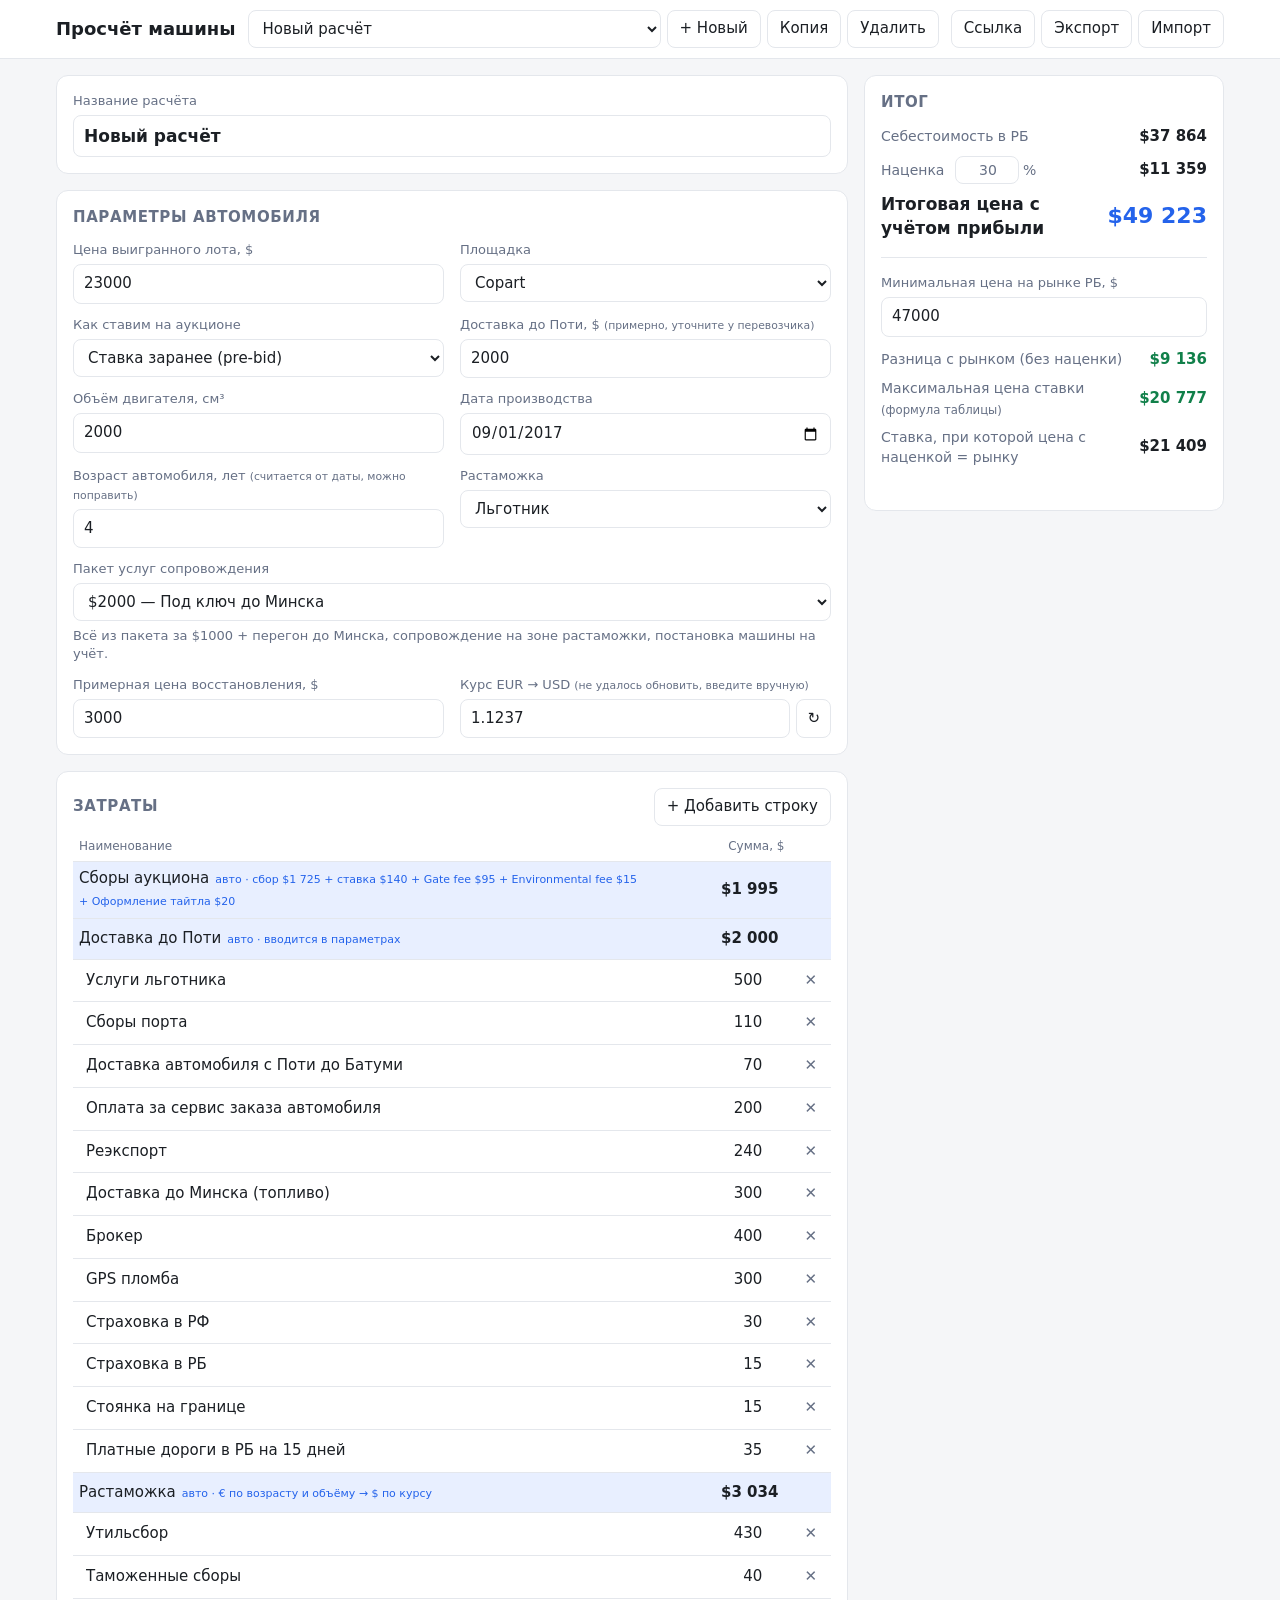
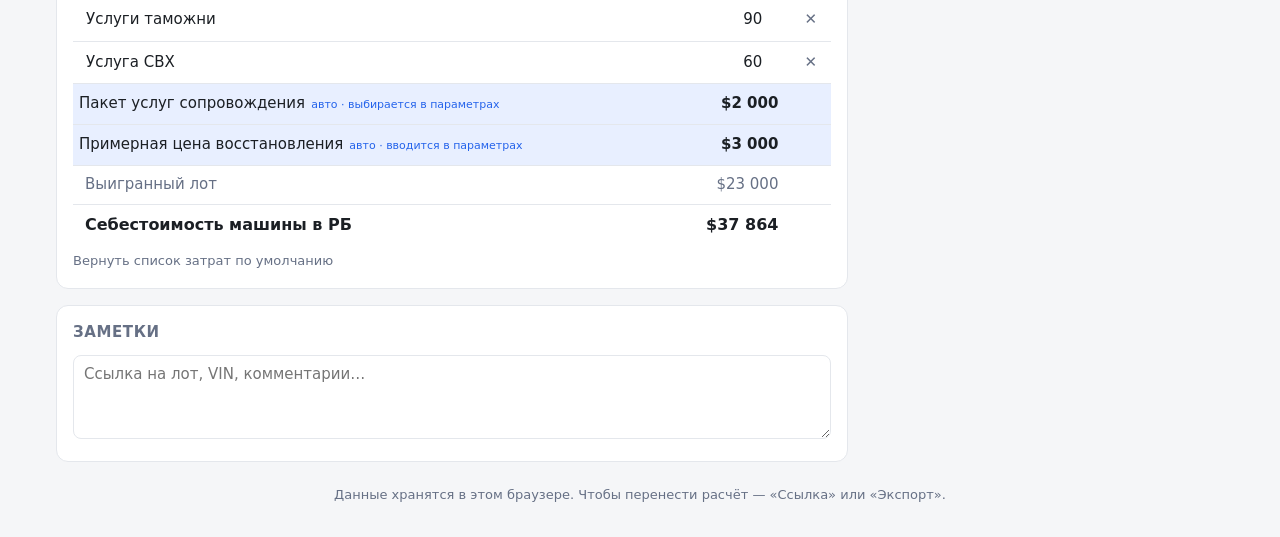
==== index.html @ 8f5367aa "Поле «Примерная цена восстановления» в параметрах, по умолчанию $3000 Co-Authored-By: Claude Opus 5." ====
<!doctype html>
<html lang="ru">
<head>
  <meta charset="utf-8">
  <meta name="viewport" content="width=device-width, initial-scale=1">
  <title>Просчёт машины</title>
  <link rel="icon" href="data:image/svg+xml,<svg xmlns='http://www.w3.org/2000/svg' viewBox='0 0 100 100'><text y='.9em' font-size='90'>🚗</text></svg>">
  <link rel="stylesheet" href="style.css?v=7">
</head>
<body>
  <header class="topbar">
    <div class="topbar-inner">
      <h1>Просчёт машины</h1>
      <div class="calc-switch">
        <select id="calcSelect" aria-label="Сохранённые расчёты"></select>
        <button id="btnNew" type="button">+ Новый</button>
        <button id="btnDup" type="button">Копия</button>
        <button id="btnDel" type="button" class="danger">Удалить</button>
      </div>
      <div class="tools">
        <button id="btnShare" type="button">Ссылка</button>
        <button id="btnExport" type="button">Экспорт</button>
        <label class="btn">Импорт<input id="fileImport" type="file" accept="application/json" hidden></label>
      </div>
    </div>
  </header>

  <main class="layout">
    <div class="col-main">
      <section class="card">
        <label class="name-field">
          <span>Название расчёта</span>
          <input data-field="name" type="text" placeholder="Например: BMW X5 2019, лот 12345678">
        </label>
      </section>

      <section class="card">
        <h2>Параметры автомобиля</h2>
        <div class="grid">
          <label><span>Цена выигранного лота, $</span>
            <input data-field="lotPrice" type="number" min="0" step="50" inputmode="decimal"></label>
          <label><span>Площадка</span>
            <select data-field="platform"><option>Copart</option><option>IAAI</option></select></label>
          <label><span>Как ставим на аукционе</span>
            <select data-field="bidType"><option value="pre">Ставка заранее (pre-bid)</option><option value="live">Ставка вживую (live)</option></select></label>
          <label><span>Доставка до Поти, $ <small>(примерно, уточните у перевозчика)</small></span>
            <input data-field="shippingPoti" type="number" min="0" step="50" inputmode="decimal" placeholder="2000"></label>
          <label><span>Объём двигателя, см³</span>
            <input data-field="engineCc" type="number" min="0" step="1" inputmode="numeric"></label>
          <label><span>Дата производства</span>
            <input data-field="prodDate" type="date"></label>
          <label><span>Возраст автомобиля, лет <small>(считается от даты, можно поправить)</small></span>
            <input data-field="age" type="number" min="0" step="1" inputmode="numeric"></label>
          <label><span>Растаможка</span>
            <select data-field="benefit"><option>Льготник</option><option>Обычный</option></select></label>
          <label class="span2"><span>Пакет услуг сопровождения</span>
            <select data-field="servicePackage" id="serviceSelect"></select>
            <small class="hint" id="serviceText"></small></label>
          <label><span>Примерная цена восстановления, $</span>
            <input data-field="repairCost" type="number" min="0" step="100" inputmode="decimal" placeholder="3000"></label>
          <label><span>Курс EUR → USD <small id="rateInfo"></small></span>
            <span class="with-btn">
              <input data-field="eurUsd" type="number" min="0" step="0.0001" inputmode="decimal">
              <button id="btnRate" type="button" title="Обновить курс">↻</button>
            </span></label>
        </div>
      </section>

      <section class="card">
        <div class="card-head">
          <h2>Затраты</h2>
          <button id="btnAddCost" type="button">+ Добавить строку</button>
        </div>
        <table class="costs">
          <thead><tr><th>Наименование</th><th class="num">Сумма, $</th><th></th></tr></thead>
          <tbody id="costRows"></tbody>
          <tfoot>
            <tr><td>Выигранный лот</td><td class="num" id="lotOut"></td><td></td></tr>
            <tr class="sum"><td>Себестоимость машины в РБ</td><td class="num" id="totalOut"></td><td></td></tr>
          </tfoot>
        </table>
        <button id="btnResetCosts" type="button" class="link">Вернуть список затрат по умолчанию</button>
      </section>

      <section class="card">
        <h2>Заметки</h2>
        <textarea data-field="notes" rows="3" placeholder="Ссылка на лот, VIN, комментарии…"></textarea>
      </section>
    </div>

    <aside class="col-side">
      <section class="card result">
        <h2>Итог</h2>
        <dl>
          <dt>Себестоимость в РБ</dt><dd id="rTotal"></dd>
          <dt class="inline-input">Наценка
            <span class="pct"><input data-field="markupPct" type="number" min="0" step="1" inputmode="decimal">%</span></dt>
          <dd id="rMarkup"></dd>
          <dt class="big">Итоговая цена с учётом прибыли</dt><dd class="big" id="rFinal"></dd>
        </dl>
        <hr>
        <label><span>Минимальная цена на рынке РБ, $</span>
          <input data-field="marketMin" type="number" min="0" step="100" inputmode="decimal"></label>
        <dl>
          <dt>Разница с рынком (без наценки)</dt><dd id="rMargin"></dd>
          <dt>Максимальная цена ставки <small>(формула таблицы)</small></dt><dd id="rMaxBid"></dd>
          <dt>Ставка, при которой цена с наценкой = рынку</dt><dd id="rBreakEven"></dd>
        </dl>
        <p class="status" id="saveStatus"></p>
      </section>
    </aside>
  </main>

  <footer class="foot">Данные хранятся в этом браузере. Чтобы перенести расчёт — «Ссылка» или «Экспорт».</footer>

  <div id="toast" class="toast" role="status" aria-live="polite"></div>
  <script type="module" src="app.js?v=7"></script>
</body>
</html>
---- style.css ----
:root {
  --bg: #f5f6f8;
  --card: #ffffff;
  --text: #1b1f24;
  --muted: #667085;
  --line: #e4e7ec;
  --accent: #2463eb;
  --accent-soft: #e8efff;
  --good: #11804a;
  --bad: #c4321c;
  --input: #ffffff;
  --radius: 12px;
}
@media (prefers-color-scheme: dark) {
  :root {
    --bg: #111418;
    --card: #1a1e24;
    --text: #e8eaed;
    --muted: #98a2b3;
    --line: #2c323b;
    --accent: #6b9bff;
    --accent-soft: #1f2b45;
    --good: #4cc88a;
    --bad: #ff7a66;
    --input: #13171c;
  }
}

* { box-sizing: border-box; }
body {
  margin: 0;
  background: var(--bg);
  color: var(--text);
  font: 15px/1.45 system-ui, -apple-system, "Segoe UI", Roboto, sans-serif;
}
h1 { font-size: 18px; margin: 0; white-space: nowrap; }
h2 { font-size: 15px; margin: 0 0 12px; text-transform: uppercase; letter-spacing: .04em; color: var(--muted); }
small { color: var(--muted); font-weight: 400; }

input, select, textarea, button, .btn {
  font: inherit;
  color: inherit;
}
input, select, textarea {
  width: 100%;
  padding: 8px 10px;
  border: 1px solid var(--line);
  border-radius: 8px;
  background: var(--input);
  min-width: 0;
}
input:focus, select:focus, textarea:focus { outline: 2px solid var(--accent); outline-offset: -1px; border-color: transparent; }
input[type=number] { font-variant-numeric: tabular-nums; }
textarea { resize: vertical; }

button, .btn {
  padding: 7px 12px;
  border: 1px solid var(--line);
  border-radius: 8px;
  background: var(--card);
  cursor: pointer;
  white-space: nowrap;
  display: inline-flex;
  align-items: center;
}
button:hover, .btn:hover { border-color: var(--accent); color: var(--accent); }
button.danger:hover { border-color: var(--bad); color: var(--bad); }
button.link { border: 0; background: none; color: var(--muted); padding: 8px 0 0; font-size: 13px; }
button.link:hover { color: var(--accent); }
button.icon { border: 0; background: none; color: var(--muted); padding: 4px 8px; }
button.icon:hover { color: var(--bad); }

.topbar { background: var(--card); border-bottom: 1px solid var(--line); position: sticky; top: 0; z-index: 5; }
.topbar-inner {
  max-width: 1200px; margin: 0 auto; padding: 10px 16px;
  display: flex; gap: 12px; align-items: center; flex-wrap: wrap;
}
.calc-switch { display: flex; gap: 6px; flex: 1; min-width: 260px; }
.calc-switch select { flex: 1; }
.tools { display: flex; gap: 6px; }

.layout {
  max-width: 1200px; margin: 0 auto; padding: 16px;
  display: grid; grid-template-columns: minmax(0, 1fr) 360px; gap: 16px;
  align-items: start;
}
.col-main { display: grid; gap: 16px; }
.col-side { position: sticky; top: 72px; }
.col-full { grid-column: 1 / -1; }

.card { background: var(--card); border: 1px solid var(--line); border-radius: var(--radius); padding: 16px; }
.card-head { display: flex; justify-content: space-between; align-items: center; margin-bottom: 12px; gap: 8px; }
.card-head h2 { margin: 0; }

label > span:first-child { display: block; font-size: 13px; color: var(--muted); margin-bottom: 4px; }
.name-field input { font-size: 17px; font-weight: 600; }
.grid { display: grid; grid-template-columns: repeat(2, minmax(0, 1fr)); gap: 12px 16px; }
.with-btn { display: flex; gap: 6px; }
.span2 { grid-column: 1 / -1; }
.hint { display: block; margin-top: 6px; font-size: 13px; line-height: 1.4; }
.with-btn button { padding: 7px 10px; }

table { width: 100%; border-collapse: collapse; }
th { text-align: left; font-size: 12px; color: var(--muted); font-weight: 500; padding: 0 6px 6px; }
td { padding: 3px 6px; border-top: 1px solid var(--line); }
.num { text-align: right; width: 140px; font-variant-numeric: tabular-nums; }
td input { border-color: transparent; background: transparent; padding: 6px 6px; }
td input:hover { border-color: var(--line); }
td.num input { text-align: right; }
tr.auto td { background: var(--accent-soft); }
tr.auto .lbl { padding: 6px; font-weight: 500; }
.badge { font-size: 11px; color: var(--accent); margin-left: 6px; font-weight: 500; }
.auto-val { padding: 6px; display: block; font-weight: 600; }
tfoot td { padding: 8px 12px; color: var(--muted); }
tfoot td.num { padding-right: 12px; }
tfoot tr.sum td { color: var(--text); font-weight: 700; font-size: 16px; }
td:last-child { width: 36px; text-align: center; }

.result dl { display: grid; grid-template-columns: 1fr auto; gap: 8px 12px; margin: 0; align-items: center; }
.result dt { color: var(--muted); font-size: 14px; }
.result dd { margin: 0; text-align: right; font-weight: 600; font-variant-numeric: tabular-nums; }
.result .big { font-size: 17px; color: var(--text); font-weight: 700; }
.result dd.big { font-size: 22px; color: var(--accent); }
.result hr { border: 0; border-top: 1px solid var(--line); margin: 16px 0; }
.result label { display: block; margin-bottom: 12px; }
.pct { display: inline-flex; align-items: center; gap: 4px; margin-left: 6px; }
.pct input { width: 64px; padding: 3px 6px; text-align: right; }
.pos { color: var(--good) !important; }
.neg { color: var(--bad) !important; }
.status { font-size: 12px; color: var(--muted); margin: 14px 0 0; min-height: 1em; }

.foot { text-align: center; color: var(--muted); font-size: 13px; padding: 8px 16px 32px; }

.toast {
  position: fixed; left: 50%; bottom: 24px; transform: translateX(-50%) translateY(20px);
  background: var(--text); color: var(--bg); padding: 10px 16px; border-radius: 8px;
  opacity: 0; pointer-events: none; transition: .2s; max-width: calc(100% - 32px);
}
.toast.show { opacity: 1; transform: translateX(-50%); }

@media (max-width: 860px) {
  .layout { grid-template-columns: minmax(0, 1fr); }
  .col-side { position: static; order: -1; }
  .col-main { order: 0; }
}
@media (max-width: 560px) {
  .grid { grid-template-columns: minmax(0, 1fr); }
  .num { width: 110px; }
  h1 { font-size: 16px; }
  .calc-switch { min-width: 100%; }
}
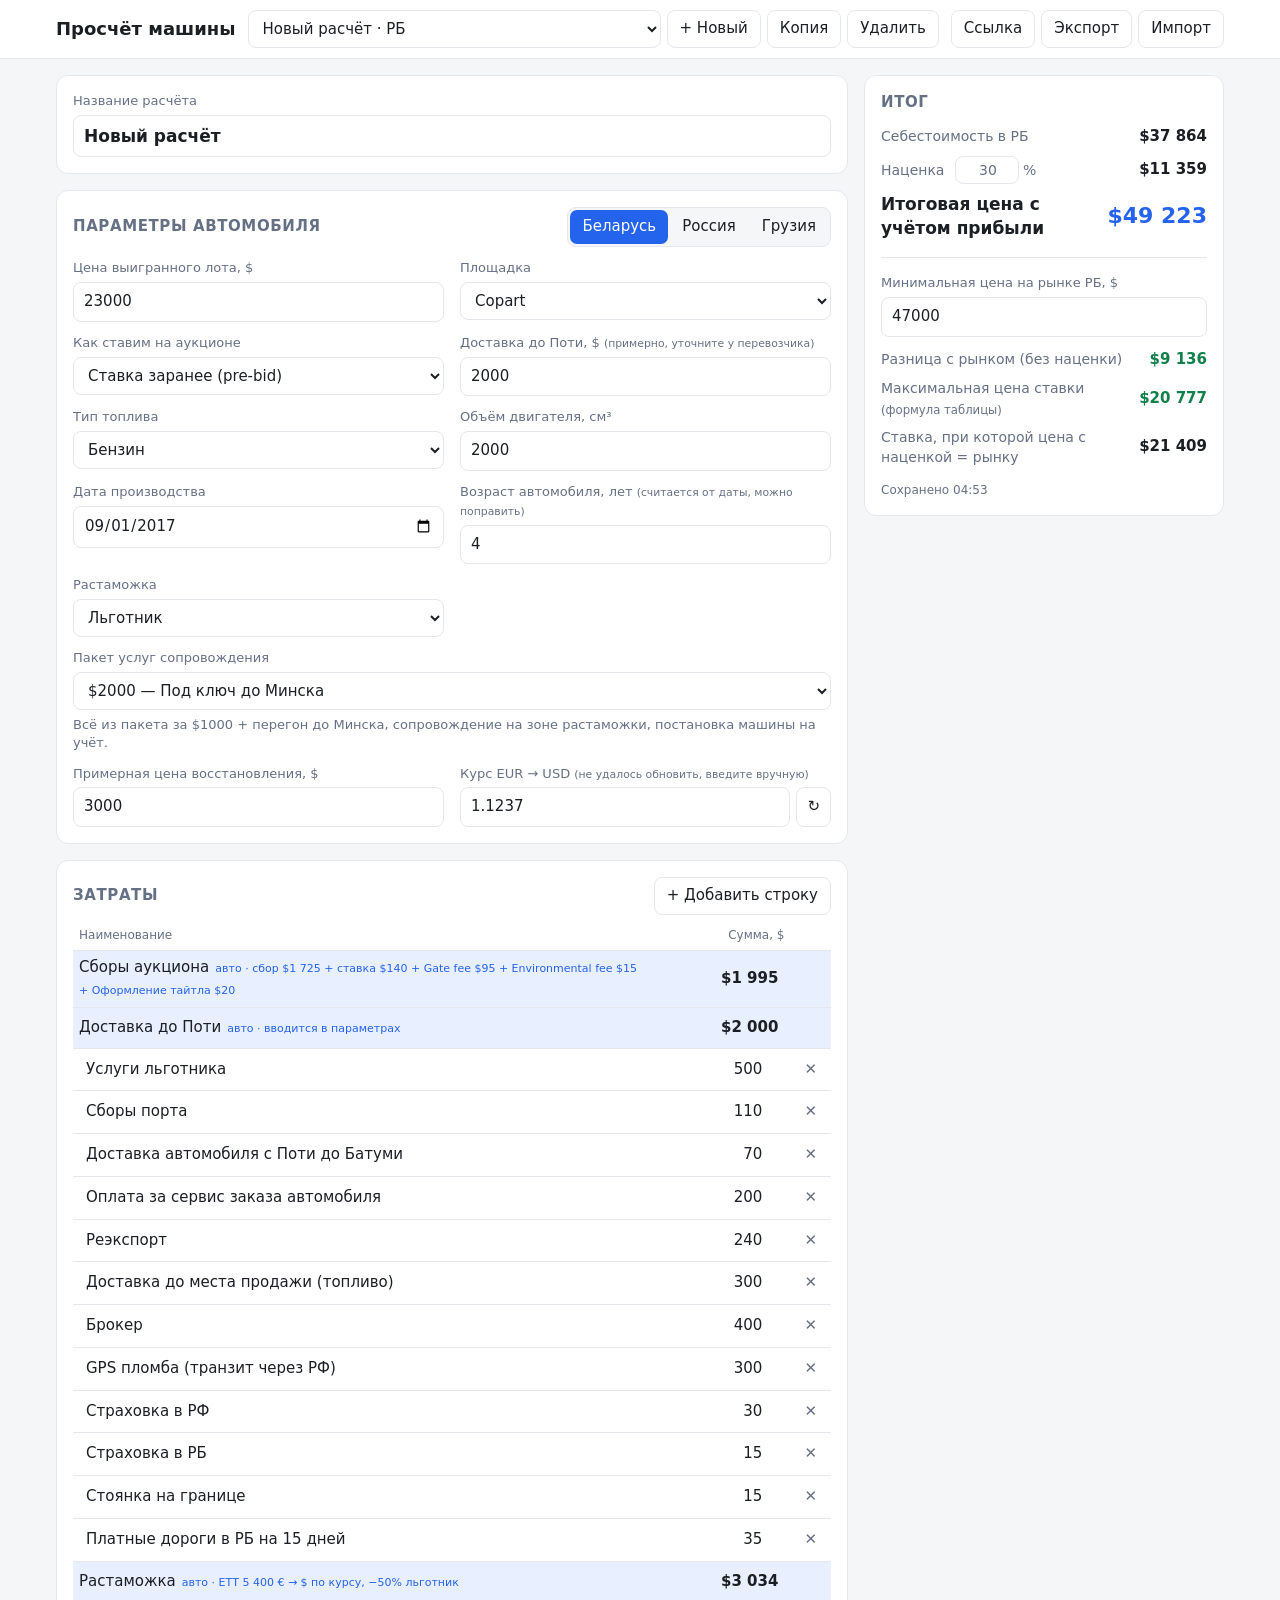
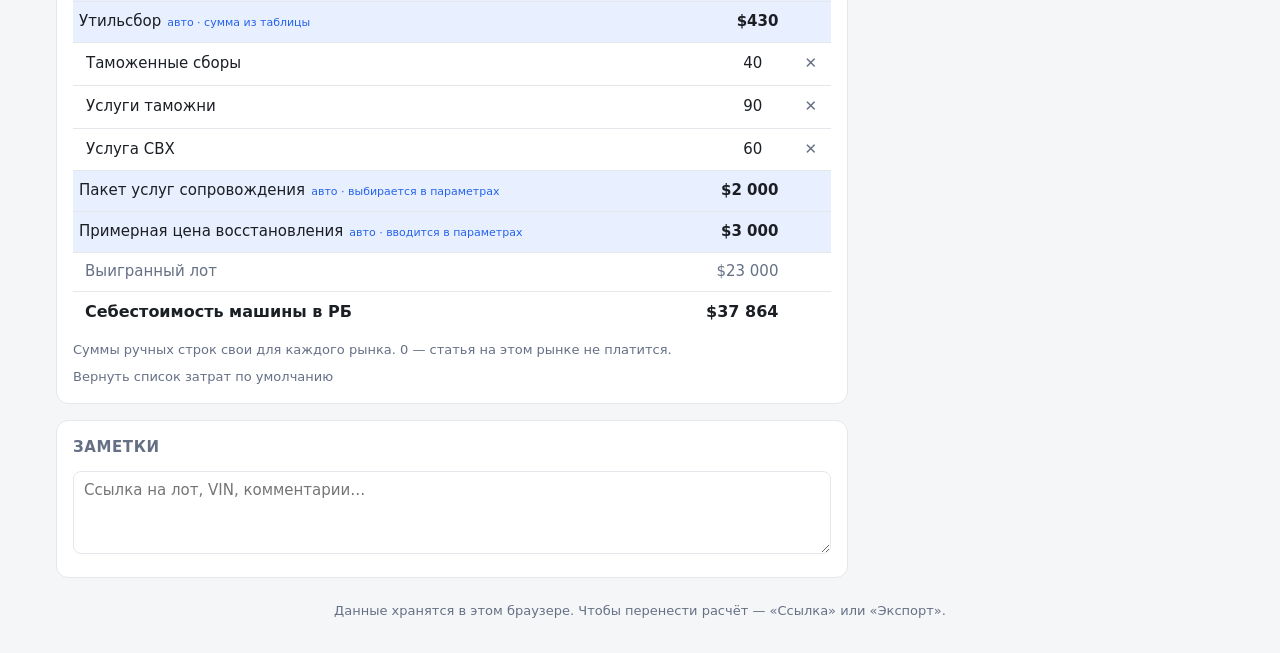
==== commit 89a18ad3: "Рынки РБ/РФ/Грузия, тип топлива, мощность, утильсбор РФ Co-Authored-By: Claude Opus 5.5 <noreply@ant" ====
--- a/index.html
+++ b/index.html
@@ -5,7 +5,7 @@
   <meta name="viewport" content="width=device-width, initial-scale=1">
   <title>Просчёт машины</title>
   <link rel="icon" href="data:image/svg+xml,<svg xmlns='http://www.w3.org/2000/svg' viewBox='0 0 100 100'><text y='.9em' font-size='90'>🚗</text></svg>">
-  <link rel="stylesheet" href="style.css?v=7">
+  <link rel="stylesheet" href="style.css?v=8">
 </head>
 <body>
   <header class="topbar">
@@ -35,7 +35,14 @@
       </section>
 
       <section class="card">
-        <h2>Параметры автомобиля</h2>
+        <div class="card-head">
+          <h2>Параметры автомобиля</h2>
+          <div class="market-switch" role="group" aria-label="Рынок продажи">
+            <button type="button" data-market="by">Беларусь</button>
+            <button type="button" data-market="ru">Россия</button>
+            <button type="button" data-market="ge">Грузия</button>
+          </div>
+        </div>
         <div class="grid">
           <label><span>Цена выигранного лота, $</span>
             <input data-field="lotPrice" type="number" min="0" step="50" inputmode="decimal"></label>
@@ -45,13 +52,19 @@
             <select data-field="bidType"><option value="pre">Ставка заранее (pre-bid)</option><option value="live">Ставка вживую (live)</option></select></label>
           <label><span>Доставка до Поти, $ <small>(примерно, уточните у перевозчика)</small></span>
             <input data-field="shippingPoti" type="number" min="0" step="50" inputmode="decimal" placeholder="2000"></label>
+          <label><span>Тип топлива</span>
+            <select data-field="fuel"></select></label>
           <label><span>Объём двигателя, см³</span>
             <input data-field="engineCc" type="number" min="0" step="1" inputmode="numeric"></label>
+          <label data-markets="ru"><span>Мощность, л.с.</span>
+            <input data-field="powerHp" type="number" min="0" step="1" inputmode="numeric"></label>
+          <label data-markets="ru"><span>Ввоз в РФ</span>
+            <select data-field="ruImporter"><option value="personal">Физлицо для себя</option><option value="commercial">Для перепродажи / юрлицо</option></select></label>
           <label><span>Дата производства</span>
             <input data-field="prodDate" type="date"></label>
           <label><span>Возраст автомобиля, лет <small>(считается от даты, можно поправить)</small></span>
             <input data-field="age" type="number" min="0" step="1" inputmode="numeric"></label>
-          <label><span>Растаможка</span>
+          <label data-markets="by"><span>Растаможка</span>
             <select data-field="benefit"><option>Льготник</option><option>Обычный</option></select></label>
           <label class="span2"><span>Пакет услуг сопровождения</span>
             <select data-field="servicePackage" id="serviceSelect"></select>
@@ -63,6 +76,13 @@
               <input data-field="eurUsd" type="number" min="0" step="0.0001" inputmode="decimal">
               <button id="btnRate" type="button" title="Обновить курс">↻</button>
             </span></label>
+          <label data-markets="ru"><span>Курс USD → RUB <small id="fxInfo"></small></span>
+            <span class="with-btn">
+              <input data-field="usdRub" type="number" min="0" step="0.01" inputmode="decimal">
+              <button id="btnFx" type="button" title="Обновить курсы">↻</button>
+            </span></label>
+          <label data-markets="ge"><span>Курс USD → GEL</span>
+            <input data-field="usdGel" type="number" min="0" step="0.001" inputmode="decimal"></label>
         </div>
       </section>
 
@@ -76,9 +96,11 @@
           <tbody id="costRows"></tbody>
           <tfoot>
             <tr><td>Выигранный лот</td><td class="num" id="lotOut"></td><td></td></tr>
-            <tr class="sum"><td>Себестоимость машины в РБ</td><td class="num" id="totalOut"></td><td></td></tr>
+            <tr class="sum"><td>Себестоимость машины в <span class="mk">РБ</span></td><td class="num" id="totalOut"></td><td></td></tr>
           </tfoot>
         </table>
+        <p class="warn" id="customsWarn" hidden></p>
+        <p class="note">Суммы ручных строк свои для каждого рынка. 0 — статья на этом рынке не платится.</p>
         <button id="btnResetCosts" type="button" class="link">Вернуть список затрат по умолчанию</button>
       </section>
 
@@ -92,14 +114,14 @@
       <section class="card result">
         <h2>Итог</h2>
         <dl>
-          <dt>Себестоимость в РБ</dt><dd id="rTotal"></dd>
+          <dt>Себестоимость в <span class="mk">РБ</span></dt><dd id="rTotal"></dd>
           <dt class="inline-input">Наценка
             <span class="pct"><input data-field="markupPct" type="number" min="0" step="1" inputmode="decimal">%</span></dt>
           <dd id="rMarkup"></dd>
           <dt class="big">Итоговая цена с учётом прибыли</dt><dd class="big" id="rFinal"></dd>
         </dl>
         <hr>
-        <label><span>Минимальная цена на рынке РБ, $</span>
+        <label><span>Минимальная цена на рынке <span class="mk">РБ</span>, $</span>
           <input data-field="marketMin" type="number" min="0" step="100" inputmode="decimal"></label>
         <dl>
           <dt>Разница с рынком (без наценки)</dt><dd id="rMargin"></dd>
@@ -114,6 +136,6 @@
   <footer class="foot">Данные хранятся в этом браузере. Чтобы перенести расчёт — «Ссылка» или «Экспорт».</footer>
 
   <div id="toast" class="toast" role="status" aria-live="polite"></div>
-  <script type="module" src="app.js?v=7"></script>
+  <script type="module" src="app.js?v=8"></script>
 </body>
 </html>
--- a/style.css
+++ b/style.css
@@ -149,3 +149,15 @@
   h1 { font-size: 16px; }
   .calc-switch { min-width: 100%; }
 }
+
+.market-switch { display: inline-flex; border: 1px solid var(--line); border-radius: 9px; padding: 2px; gap: 2px; background: var(--bg); }
+.market-switch button { border: 0; background: transparent; padding: 6px 12px; border-radius: 7px; }
+.market-switch button[aria-pressed="true"] { background: var(--accent); color: #fff; }
+.market-switch button[aria-pressed="true"]:hover { color: #fff; }
+[hidden] { display: none !important; }
+tr.zero td { opacity: .45; }
+tr.zero td:focus-within { opacity: 1; }
+.note { font-size: 13px; color: var(--muted); margin: 10px 0 0; }
+.warn { font-size: 13px; color: var(--bad); margin: 10px 0 0; }
+.badge { display: inline; }
+@media (max-width: 560px) { .card-head { flex-wrap: wrap; } }
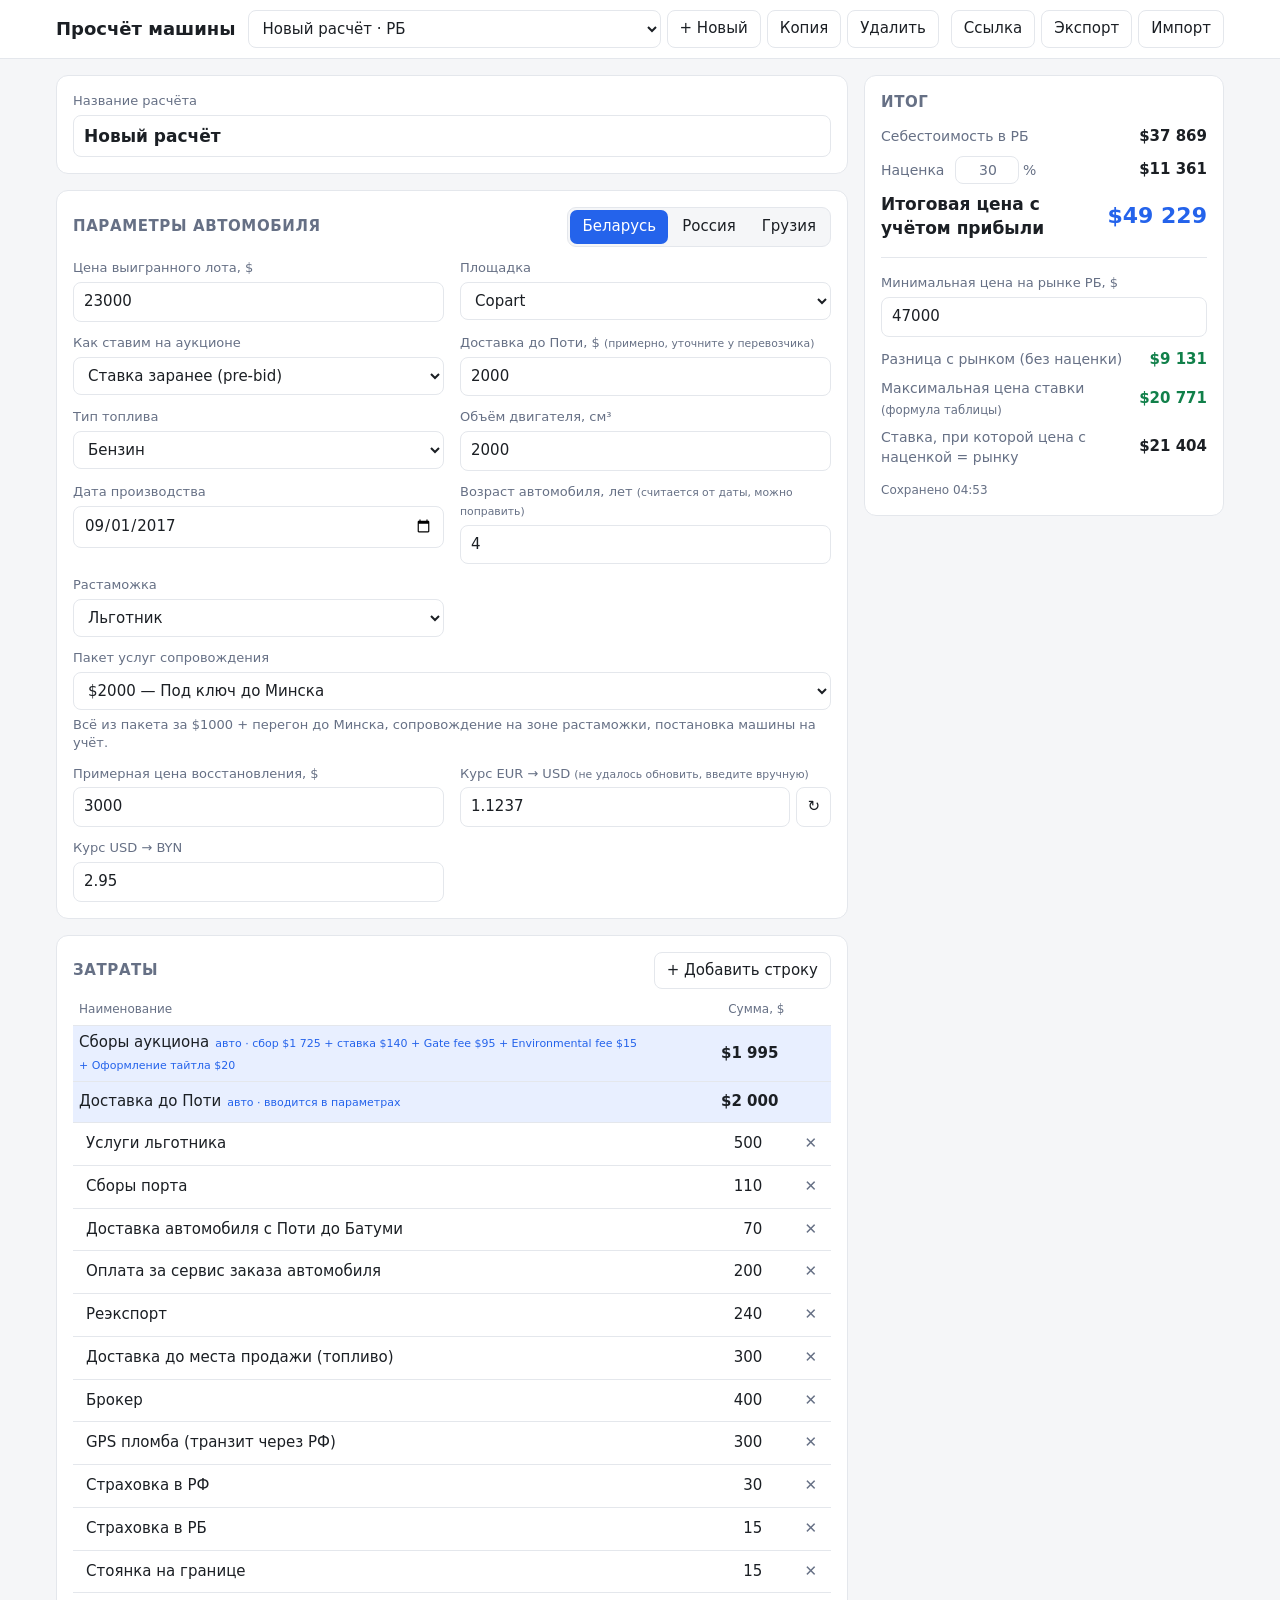
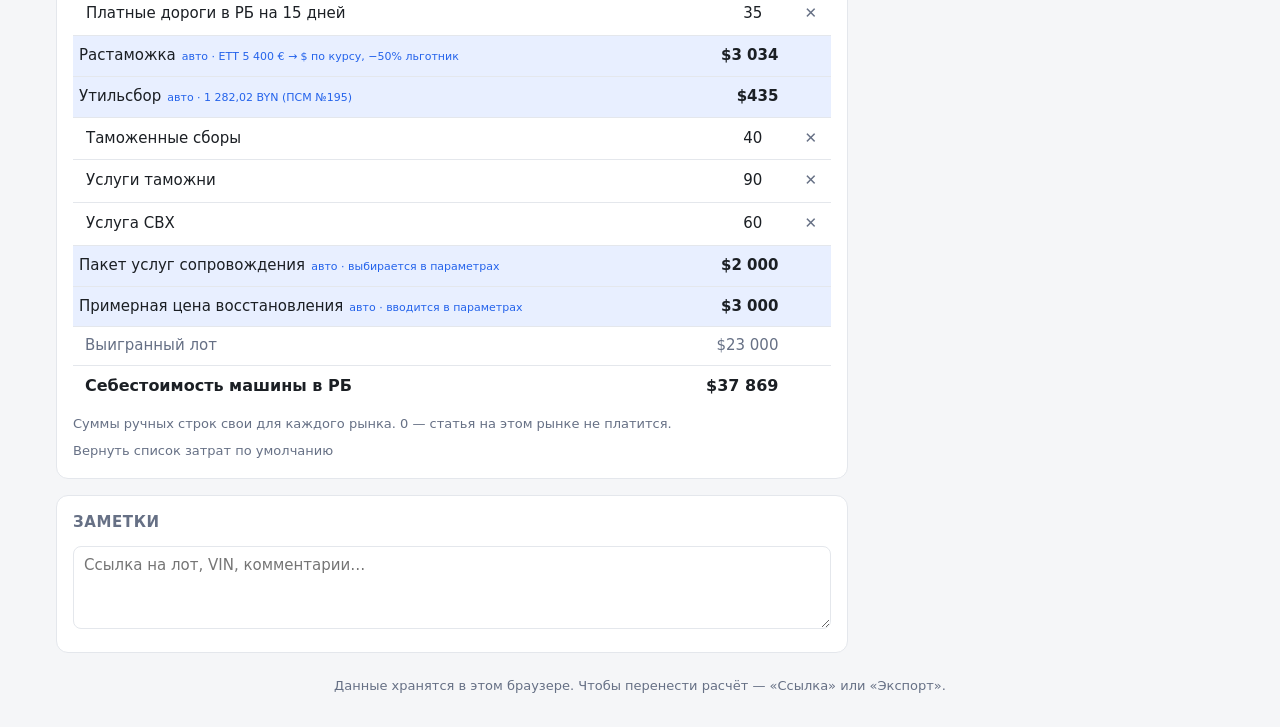
==== commit 4f9974a5: "Ставки 2026 по нормативным текстам: утильсбор РФ по мощности, сбор РФ, утильсбор РБ в BYN, акциз и и" ====
--- a/index.html
+++ b/index.html
@@ -5,7 +5,7 @@
   <meta name="viewport" content="width=device-width, initial-scale=1">
   <title>Просчёт машины</title>
   <link rel="icon" href="data:image/svg+xml,<svg xmlns='http://www.w3.org/2000/svg' viewBox='0 0 100 100'><text y='.9em' font-size='90'>🚗</text></svg>">
-  <link rel="stylesheet" href="style.css?v=8">
+  <link rel="stylesheet" href="style.css?v=9">
 </head>
 <body>
   <header class="topbar">
@@ -56,7 +56,7 @@
             <select data-field="fuel"></select></label>
           <label><span>Объём двигателя, см³</span>
             <input data-field="engineCc" type="number" min="0" step="1" inputmode="numeric"></label>
-          <label data-markets="ru"><span>Мощность, л.с.</span>
+          <label data-markets="ru"><span>Мощность, л.с. <small>(гибрид — ДВС + электро)</small></span>
             <input data-field="powerHp" type="number" min="0" step="1" inputmode="numeric"></label>
           <label data-markets="ru"><span>Ввоз в РФ</span>
             <select data-field="ruImporter"><option value="personal">Физлицо для себя</option><option value="commercial">Для перепродажи / юрлицо</option></select></label>
@@ -81,6 +81,8 @@
               <input data-field="usdRub" type="number" min="0" step="0.01" inputmode="decimal">
               <button id="btnFx" type="button" title="Обновить курсы">↻</button>
             </span></label>
+          <label data-markets="by"><span>Курс USD → BYN</span>
+            <input data-field="usdByn" type="number" min="0" step="0.0001" inputmode="decimal"></label>
           <label data-markets="ge"><span>Курс USD → GEL</span>
             <input data-field="usdGel" type="number" min="0" step="0.001" inputmode="decimal"></label>
         </div>
@@ -136,6 +138,6 @@
   <footer class="foot">Данные хранятся в этом браузере. Чтобы перенести расчёт — «Ссылка» или «Экспорт».</footer>
 
   <div id="toast" class="toast" role="status" aria-live="polite"></div>
-  <script type="module" src="app.js?v=8"></script>
+  <script type="module" src="app.js?v=9"></script>
 </body>
 </html>
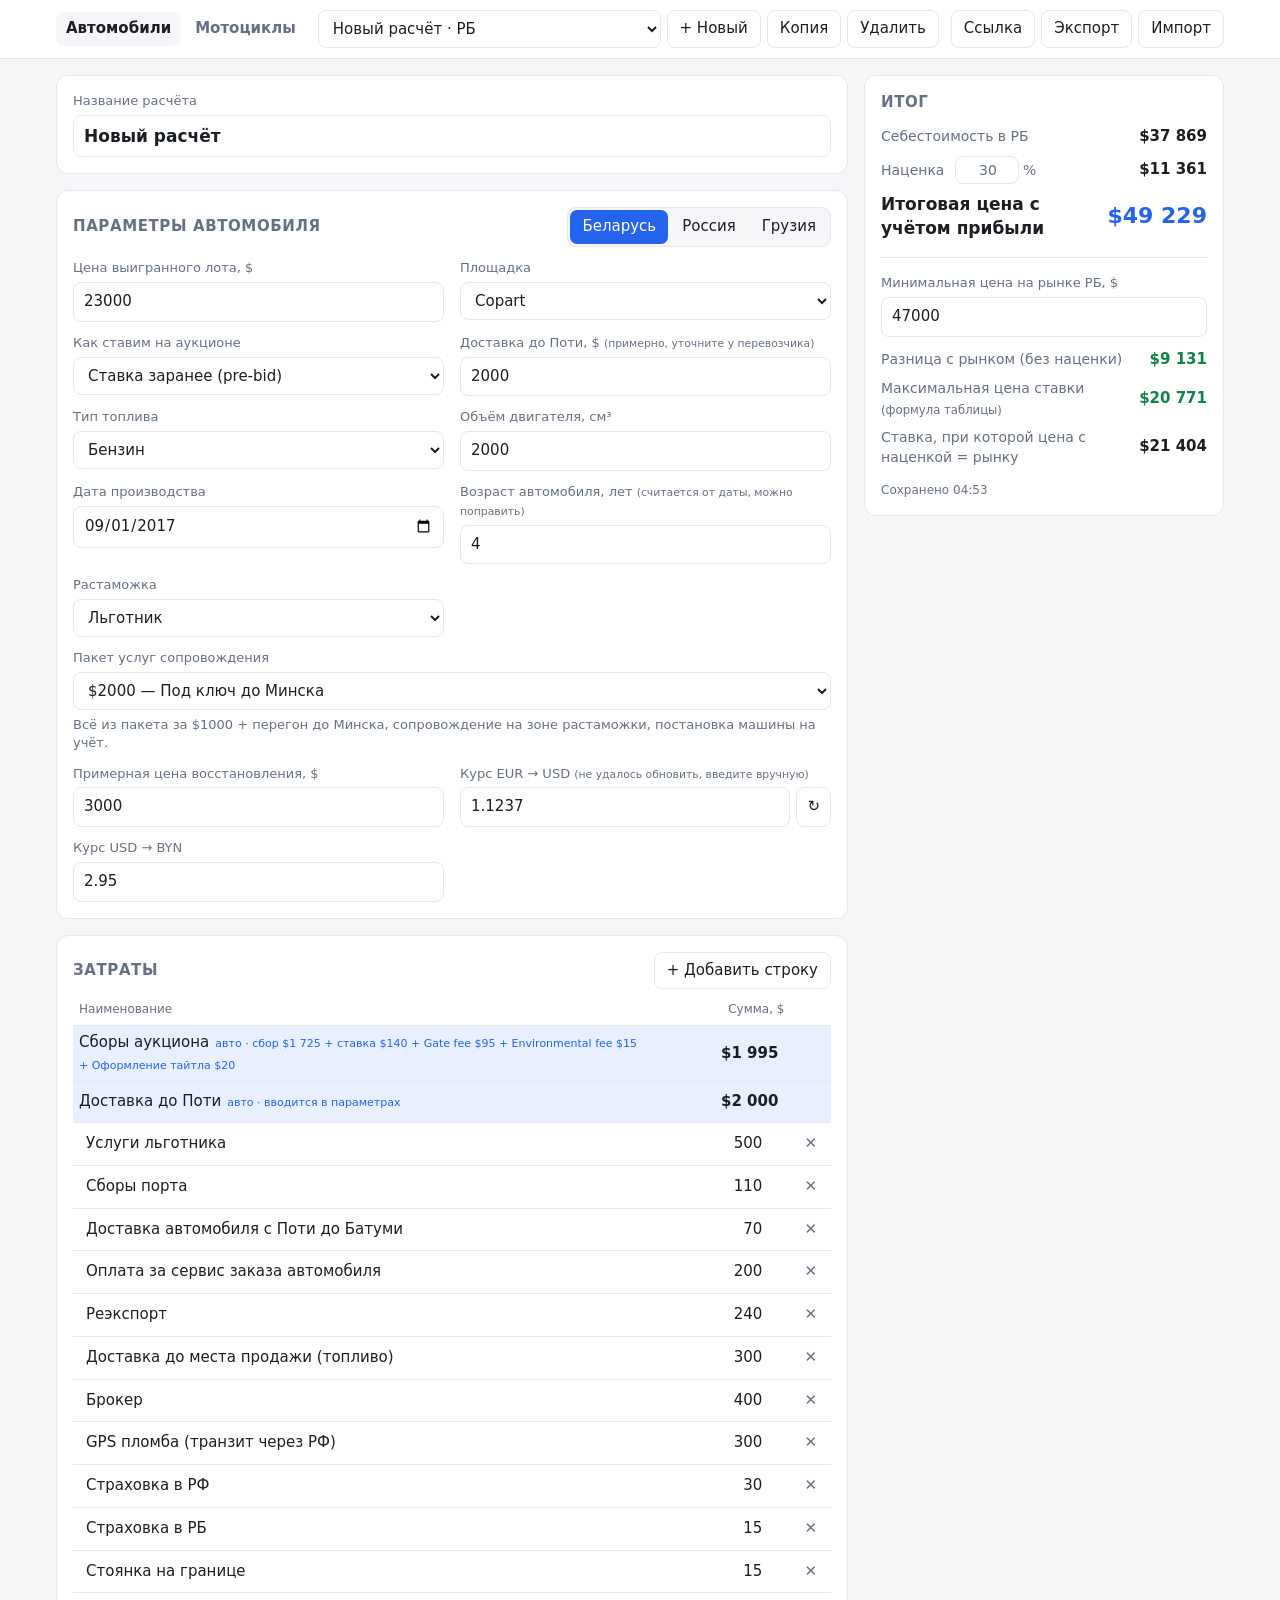
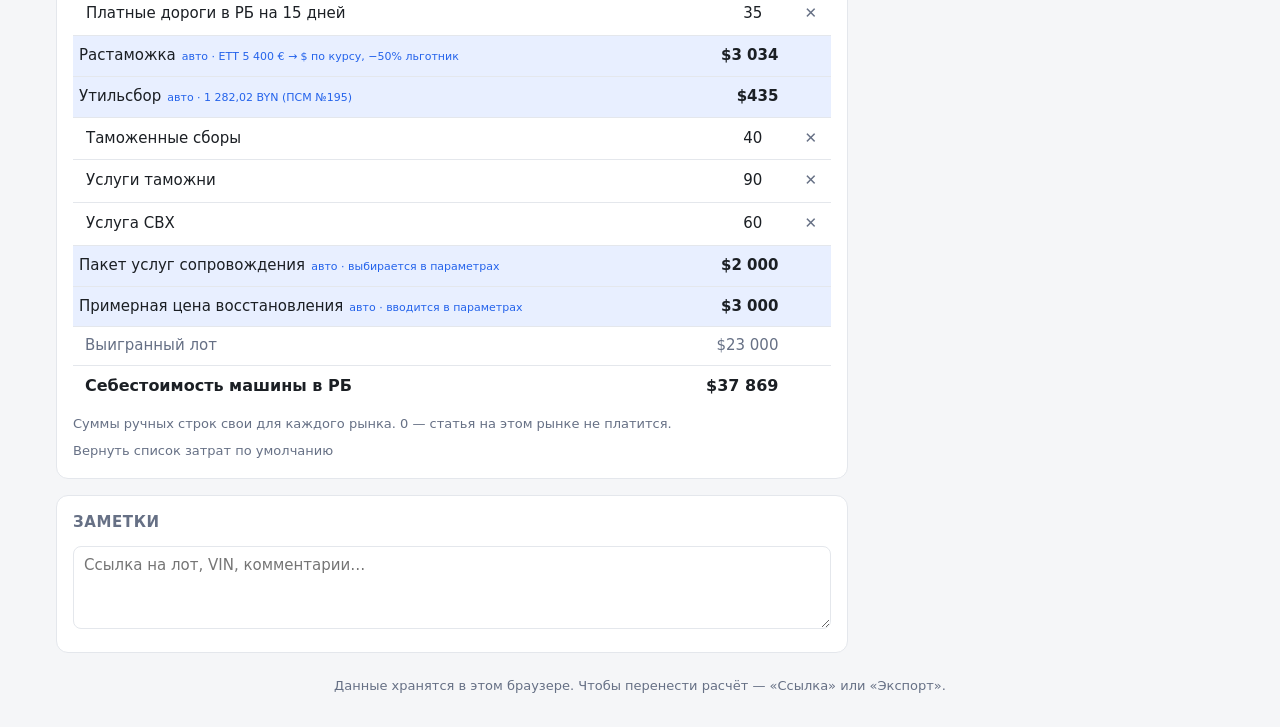
==== commit b8056b9a: "Страница мотоциклов: совокупный платёж ЕАЭС, акциз РФ > 150 л.с., акциз Грузии по возрасту Co-Author" ====
--- a/index.html
+++ b/index.html
@@ -5,12 +5,12 @@
   <meta name="viewport" content="width=device-width, initial-scale=1">
   <title>Просчёт машины</title>
   <link rel="icon" href="data:image/svg+xml,<svg xmlns='http://www.w3.org/2000/svg' viewBox='0 0 100 100'><text y='.9em' font-size='90'>🚗</text></svg>">
-  <link rel="stylesheet" href="style.css?v=9">
+  <link rel="stylesheet" href="style.css?v=11">
 </head>
 <body>
   <header class="topbar">
     <div class="topbar-inner">
-      <h1>Просчёт машины</h1>
+      <nav class="pages"><a href="./" aria-current="page">Автомобили</a><a href="moto.html">Мотоциклы</a></nav>
       <div class="calc-switch">
         <select id="calcSelect" aria-label="Сохранённые расчёты"></select>
         <button id="btnNew" type="button">+ Новый</button>
@@ -64,6 +64,8 @@
             <input data-field="prodDate" type="date"></label>
           <label><span>Возраст автомобиля, лет <small>(считается от даты, можно поправить)</small></span>
             <input data-field="age" type="number" min="0" step="1" inputmode="numeric"></label>
+          <label data-markets="by" data-fuels="electric"><span>Пошлина на электро в РБ</span>
+            <select data-field="byEvDuty"><option value="0">0% — льгота для электромобилей</option><option value="15">15% — если льгота не действует</option></select></label>
           <label data-markets="by"><span>Растаможка</span>
             <select data-field="benefit"><option>Льготник</option><option>Обычный</option></select></label>
           <label class="span2"><span>Пакет услуг сопровождения</span>
@@ -138,6 +140,6 @@
   <footer class="foot">Данные хранятся в этом браузере. Чтобы перенести расчёт — «Ссылка» или «Экспорт».</footer>
 
   <div id="toast" class="toast" role="status" aria-live="polite"></div>
-  <script type="module" src="app.js?v=9"></script>
+  <script type="module" src="app.js?v=11"></script>
 </body>
 </html>
--- a/style.css
+++ b/style.css
@@ -161,3 +161,8 @@
 .warn { font-size: 13px; color: var(--bad); margin: 10px 0 0; }
 .badge { display: inline; }
 @media (max-width: 560px) { .card-head { flex-wrap: wrap; } }
+
+.pages { display: inline-flex; gap: 4px; }
+.pages a { padding: 6px 10px; border-radius: 8px; color: var(--muted); text-decoration: none; font-weight: 600; white-space: nowrap; }
+.pages a:hover { color: var(--accent); }
+.pages a[aria-current="page"] { color: var(--text); background: var(--bg); }
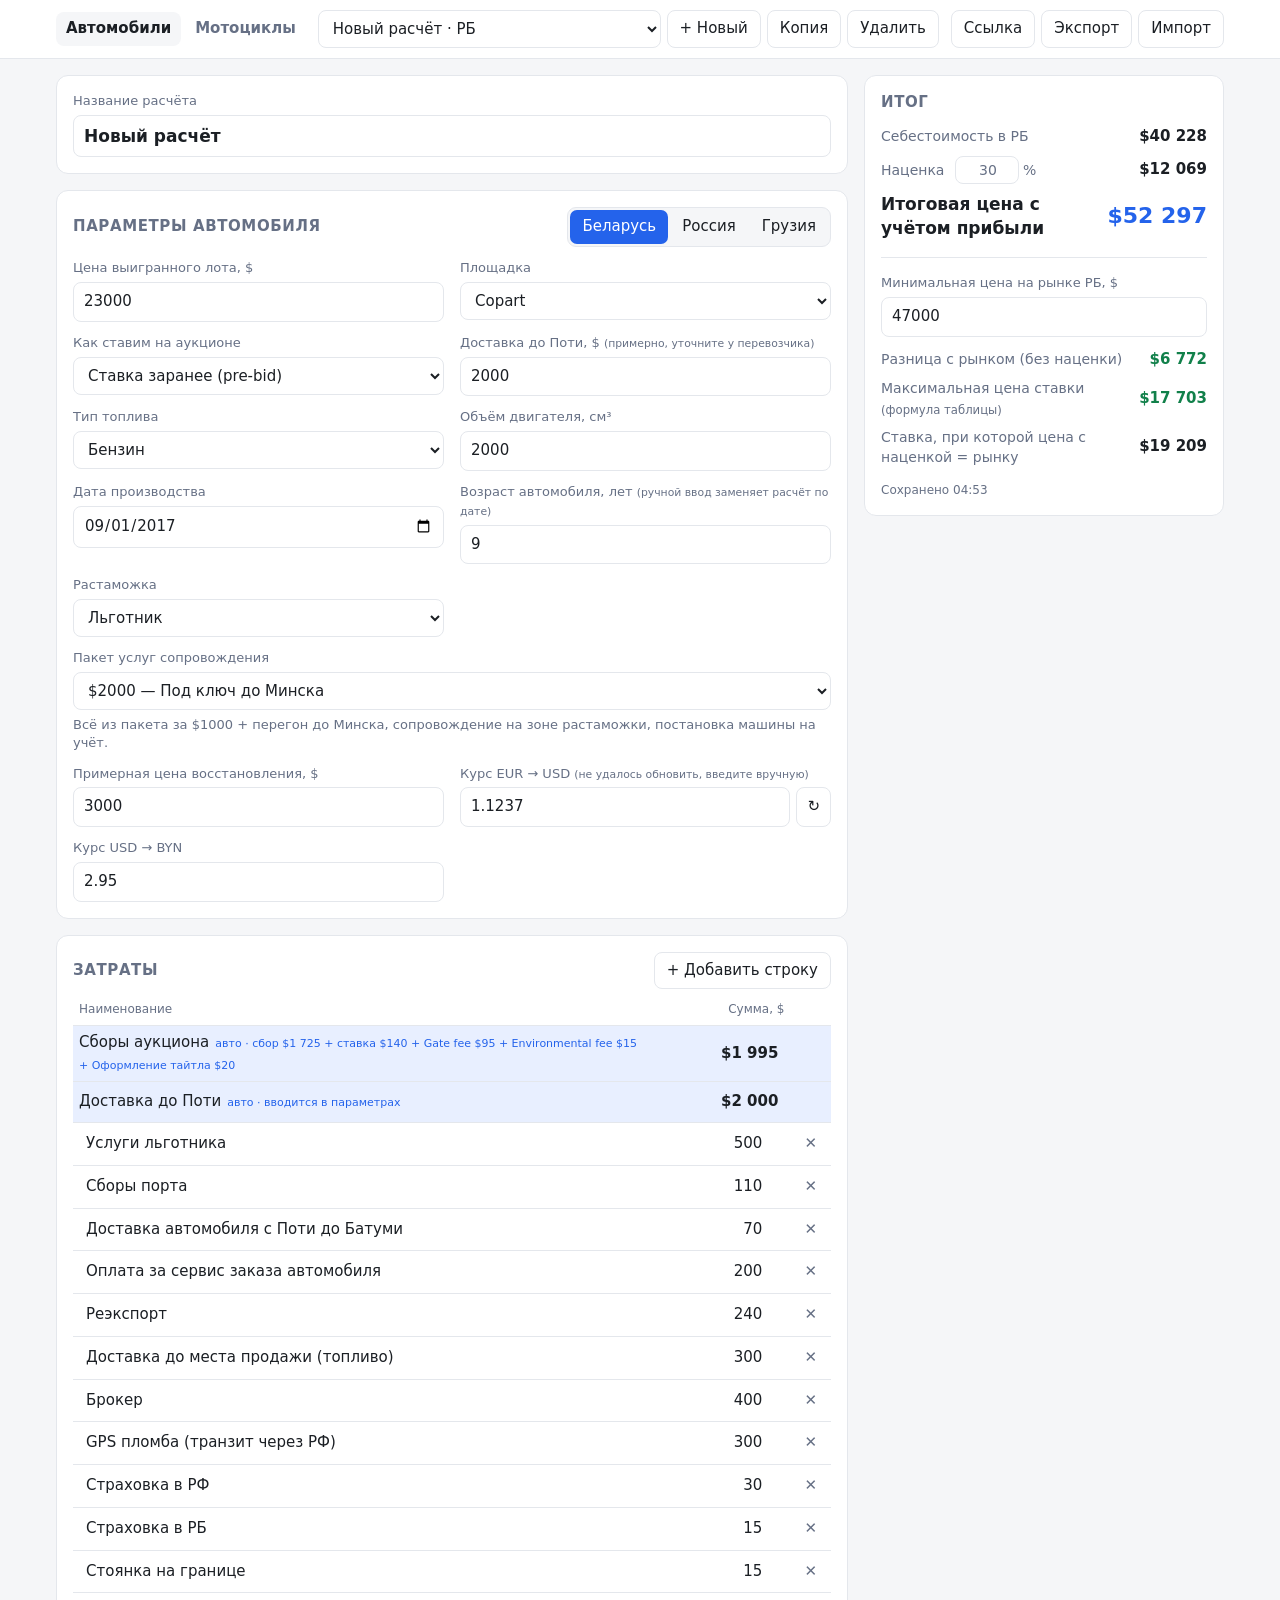
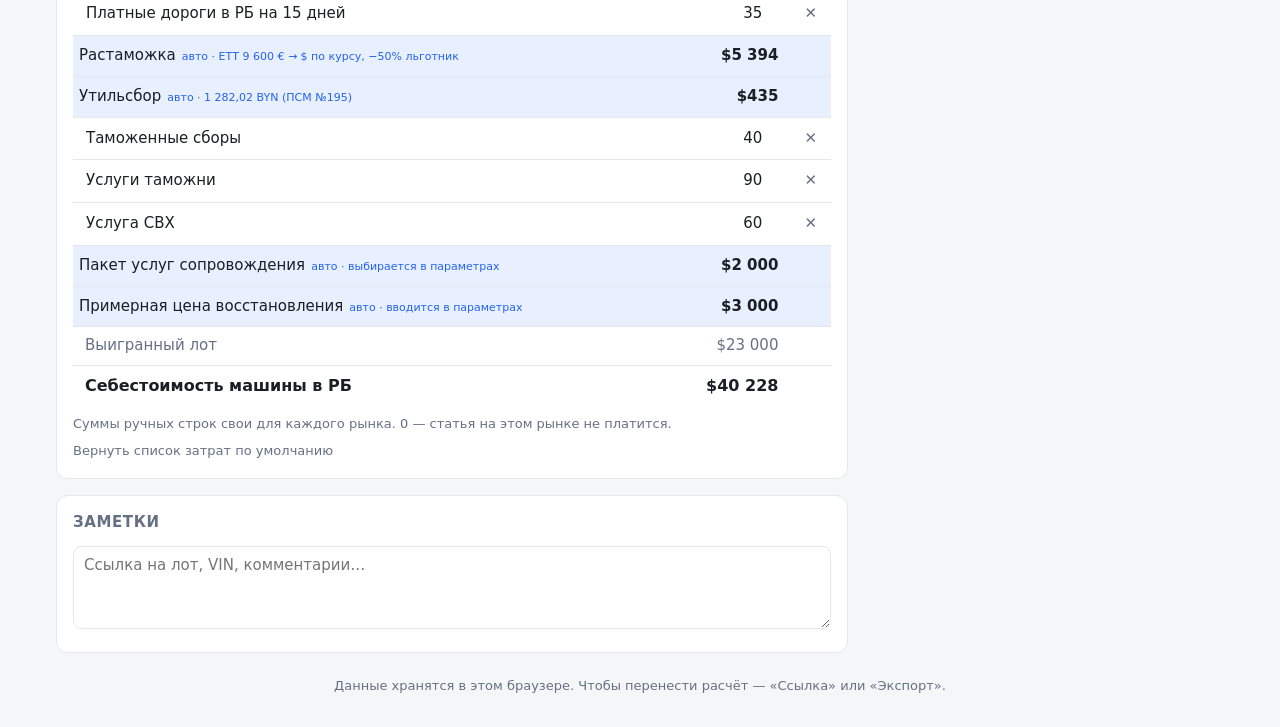
==== commit ae56cb97: "Исправить расчёт растаможки авто до 3 лет в Беларуси" ====
--- a/index.html
+++ b/index.html
@@ -62,8 +62,11 @@
             <select data-field="ruImporter"><option value="personal">Физлицо для себя</option><option value="commercial">Для перепродажи / юрлицо</option></select></label>
           <label><span>Дата производства</span>
             <input data-field="prodDate" type="date"></label>
-          <label><span>Возраст автомобиля, лет <small>(считается от даты, можно поправить)</small></span>
-            <input data-field="age" type="number" min="0" step="1" inputmode="numeric"></label>
+          <label><span>Возраст автомобиля, лет <small>(ручной ввод заменяет расчёт по дате)</small></span>
+            <input data-field="age" type="number" min="0" step="any" inputmode="decimal"></label>
+          <label id="byCustomsValueField" hidden><span>Таможенная стоимость, $</span>
+            <input data-field="byCustomsValueUsd" type="number" min="0.01" step="0.01" inputmode="decimal" placeholder="По умолчанию — цена лота">
+            <small class="hint">Укажите стоимость по документам, если она отличается от цены лота.</small></label>
           <label data-markets="by" data-fuels="electric"><span>Пошлина на электро в РБ</span>
             <select data-field="byEvDuty"><option value="0">0% — льгота для электромобилей</option><option value="15">15% — если льгота не действует</option></select></label>
           <label data-markets="by"><span>Растаможка</span>
@@ -140,6 +143,6 @@
   <footer class="foot">Данные хранятся в этом браузере. Чтобы перенести расчёт — «Ссылка» или «Экспорт».</footer>
 
   <div id="toast" class="toast" role="status" aria-live="polite"></div>
-  <script type="module" src="app.js?v=11"></script>
+  <script type="module" src="app.js?v=12"></script>
 </body>
 </html>
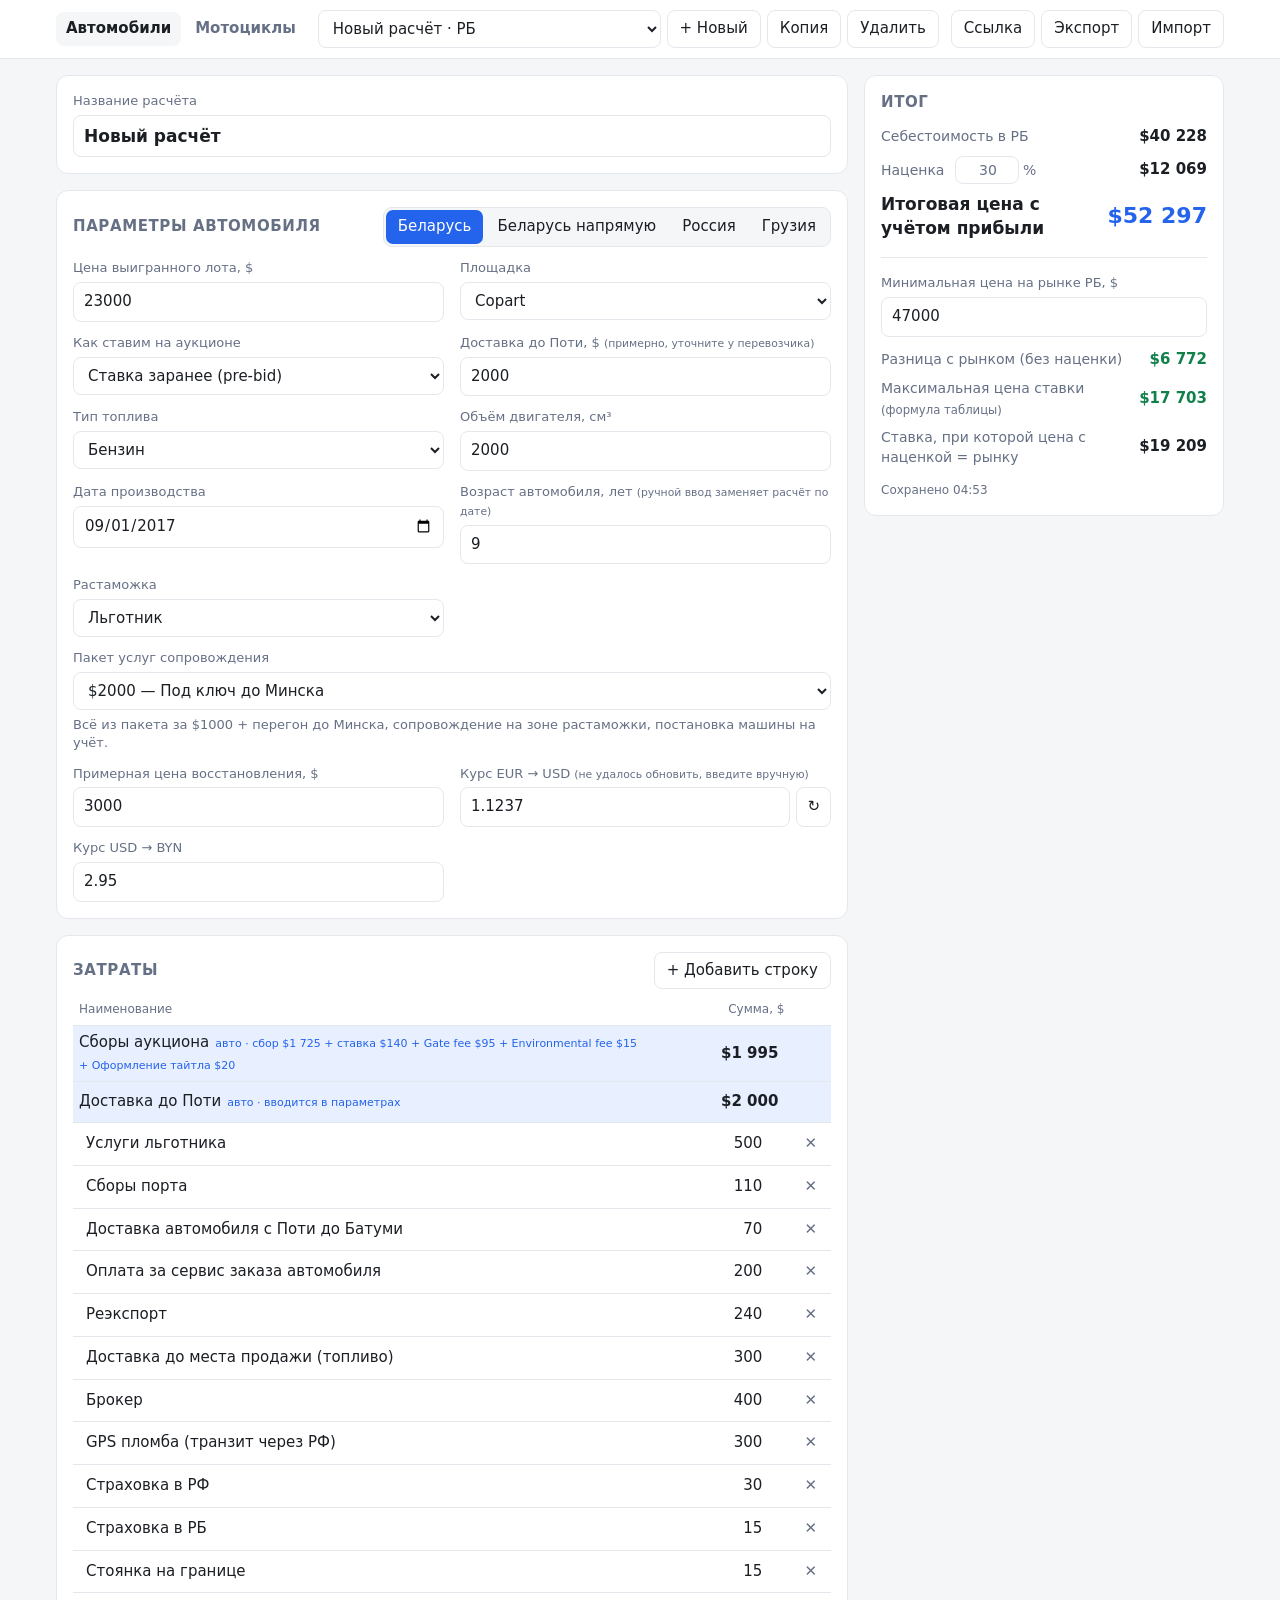
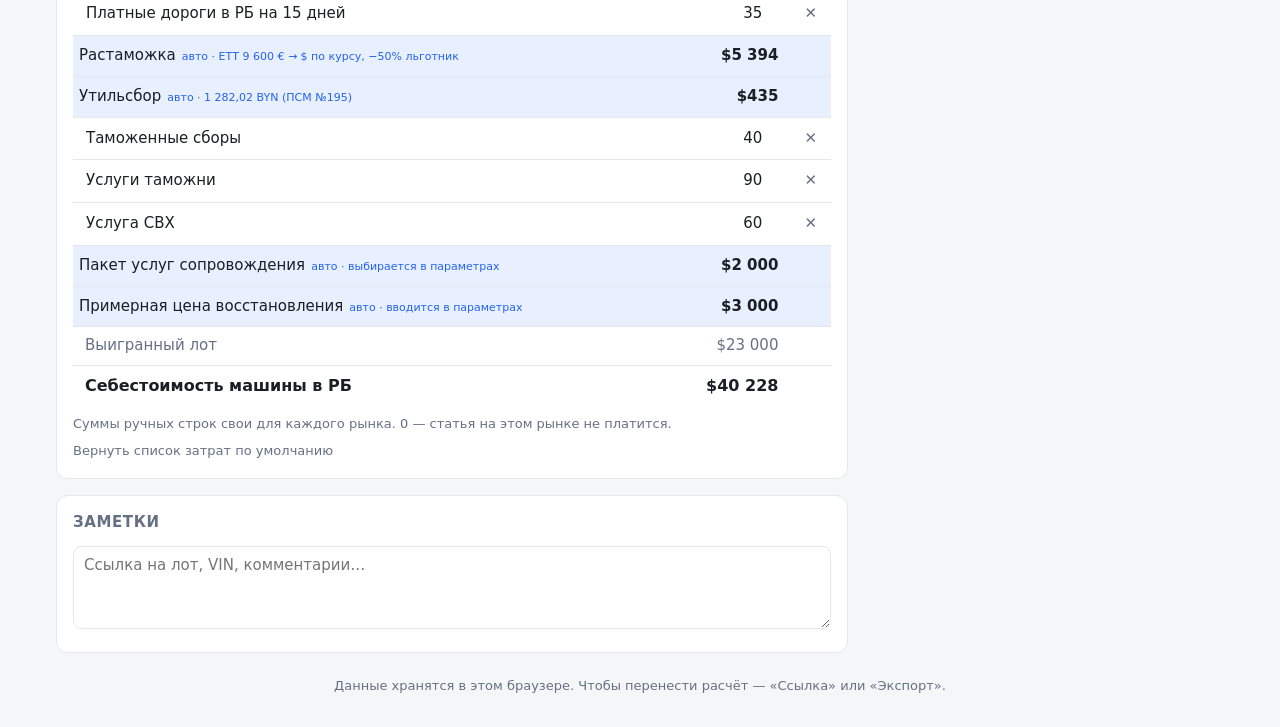
==== commit b4d4877e: "Добавить режим Беларусь напрямую через Клайпеду по прайсу Lion Trans" ====
--- a/index.html
+++ b/index.html
@@ -5,7 +5,7 @@
   <meta name="viewport" content="width=device-width, initial-scale=1">
   <title>Просчёт машины</title>
   <link rel="icon" href="data:image/svg+xml,<svg xmlns='http://www.w3.org/2000/svg' viewBox='0 0 100 100'><text y='.9em' font-size='90'>🚗</text></svg>">
-  <link rel="stylesheet" href="style.css?v=11">
+  <link rel="stylesheet" href="style.css?v=13">
 </head>
 <body>
   <header class="topbar">
@@ -39,6 +39,7 @@
           <h2>Параметры автомобиля</h2>
           <div class="market-switch" role="group" aria-label="Рынок продажи">
             <button type="button" data-market="by">Беларусь</button>
+            <button type="button" data-market="by_direct">Беларусь напрямую</button>
             <button type="button" data-market="ru">Россия</button>
             <button type="button" data-market="ge">Грузия</button>
           </div>
@@ -50,7 +51,7 @@
             <select data-field="platform"><option>Copart</option><option>IAAI</option></select></label>
           <label><span>Как ставим на аукционе</span>
             <select data-field="bidType"><option value="pre">Ставка заранее (pre-bid)</option><option value="live">Ставка вживую (live)</option></select></label>
-          <label><span>Доставка до Поти, $ <small>(примерно, уточните у перевозчика)</small></span>
+          <label data-markets="by ru ge"><span>Доставка до Поти, $ <small>(примерно, уточните у перевозчика)</small></span>
             <input data-field="shippingPoti" type="number" min="0" step="50" inputmode="decimal" placeholder="2000"></label>
           <label><span>Тип топлива</span>
             <select data-field="fuel"></select></label>
@@ -67,11 +68,11 @@
           <label id="byCustomsValueField" hidden><span>Таможенная стоимость, $</span>
             <input data-field="byCustomsValueUsd" type="number" min="0.01" step="0.01" inputmode="decimal" placeholder="По умолчанию — цена лота">
             <small class="hint">Укажите стоимость по документам, если она отличается от цены лота.</small></label>
-          <label data-markets="by" data-fuels="electric"><span>Пошлина на электро в РБ</span>
+          <label data-markets="by by_direct" data-fuels="electric"><span>Пошлина на электро в РБ</span>
             <select data-field="byEvDuty"><option value="0">0% — льгота для электромобилей</option><option value="15">15% — если льгота не действует</option></select></label>
-          <label data-markets="by"><span>Растаможка</span>
+          <label data-markets="by by_direct"><span>Растаможка</span>
             <select data-field="benefit"><option>Льготник</option><option>Обычный</option></select></label>
-          <label class="span2"><span>Пакет услуг сопровождения</span>
+          <label class="span2" data-markets="by ru ge"><span>Пакет услуг сопровождения</span>
             <select data-field="servicePackage" id="serviceSelect"></select>
             <small class="hint" id="serviceText"></small></label>
           <label><span>Примерная цена восстановления, $</span>
@@ -86,11 +87,31 @@
               <input data-field="usdRub" type="number" min="0" step="0.01" inputmode="decimal">
               <button id="btnFx" type="button" title="Обновить курсы">↻</button>
             </span></label>
-          <label data-markets="by"><span>Курс USD → BYN</span>
+          <label data-markets="by by_direct"><span>Курс USD → BYN</span>
             <input data-field="usdByn" type="number" min="0" step="0.0001" inputmode="decimal"></label>
           <label data-markets="ge"><span>Курс USD → GEL</span>
             <input data-field="usdGel" type="number" min="0" step="0.001" inputmode="decimal"></label>
         </div>
+      </section>
+
+      <section class="card" data-markets="by_direct" hidden>
+        <h2>США → Клайпеда → Беларусь</h2>
+        <div class="grid">
+          <label><span>Порт / штат отправления в США</span>
+            <select data-field="directPort"><option value="NJ">NJ — Нью-Джерси</option><option value="GA">GA — Джорджия</option><option value="FL">FL — Флорида</option><option value="TX">TX — Техас</option><option value="CA">CA — Калифорния</option></select></label>
+          <label><span>Размер автомобиля</span>
+            <select data-field="directSize"><option value="sedan">Седан</option><option value="suv">SUV — BMW X5 и схожие</option><option value="xl">XL SUV — Ford Explorer и схожие</option></select></label>
+          <label><span>Доставка по США до порта, $</span>
+            <input data-field="directUsShipping" type="number" min="0" step="1" inputmode="decimal" placeholder="Уточните у перевозчика"></label>
+          <label><span>Автомобилей в контейнере</span>
+            <select data-field="directContainer"><option value="4">4 — экспедирование 280 €</option><option value="3">3 — экспедирование 310 €</option></select></label>
+          <label><span>Место доставки в Беларуси</span>
+            <select data-field="directDestination"><option value="minsk">Минск — 650 €</option><option value="region">Регион — 700 €</option></select></label>
+          <label><span>Экспортные документы</span>
+            <select data-field="directDocuments"><option value="standard">Стандартные</option><option value="export">Bill of Sale / Parts Only — $250, порт NJ</option></select></label>
+        </div>
+        <p class="note">Тарифы Lion Trans из прайса «Клайпеда», 29.09. Погрузка на автовоз — 15 €, услуга — $100, погрузка электро/гибрида — ещё $150. Для XL SUV к морскому тарифу седана добавляется $200.</p>
+        <p class="note">Расходы на оформление в Беларуси, услуги льготника и восстановление — редактируемые оценки калькулятора. Проверьте их для своей машины.</p>
       </section>
 
       <section class="card">
@@ -143,6 +164,6 @@
   <footer class="foot">Данные хранятся в этом браузере. Чтобы перенести расчёт — «Ссылка» или «Экспорт».</footer>
 
   <div id="toast" class="toast" role="status" aria-live="polite"></div>
-  <script type="module" src="app.js?v=12"></script>
+  <script type="module" src="app.js?v=13"></script>
 </body>
 </html>
--- a/style.css
+++ b/style.css
@@ -150,7 +150,8 @@
   .calc-switch { min-width: 100%; }
 }
 
-.market-switch { display: inline-flex; border: 1px solid var(--line); border-radius: 9px; padding: 2px; gap: 2px; background: var(--bg); }
+.market-switch { display: inline-flex; flex-wrap: wrap; border: 1px solid var(--line); border-radius: 9px; padding: 2px; gap: 2px; background: var(--bg); }
+.card-head:has(.market-switch) { flex-wrap: wrap; }
 .market-switch button { border: 0; background: transparent; padding: 6px 12px; border-radius: 7px; }
 .market-switch button[aria-pressed="true"] { background: var(--accent); color: #fff; }
 .market-switch button[aria-pressed="true"]:hover { color: #fff; }
